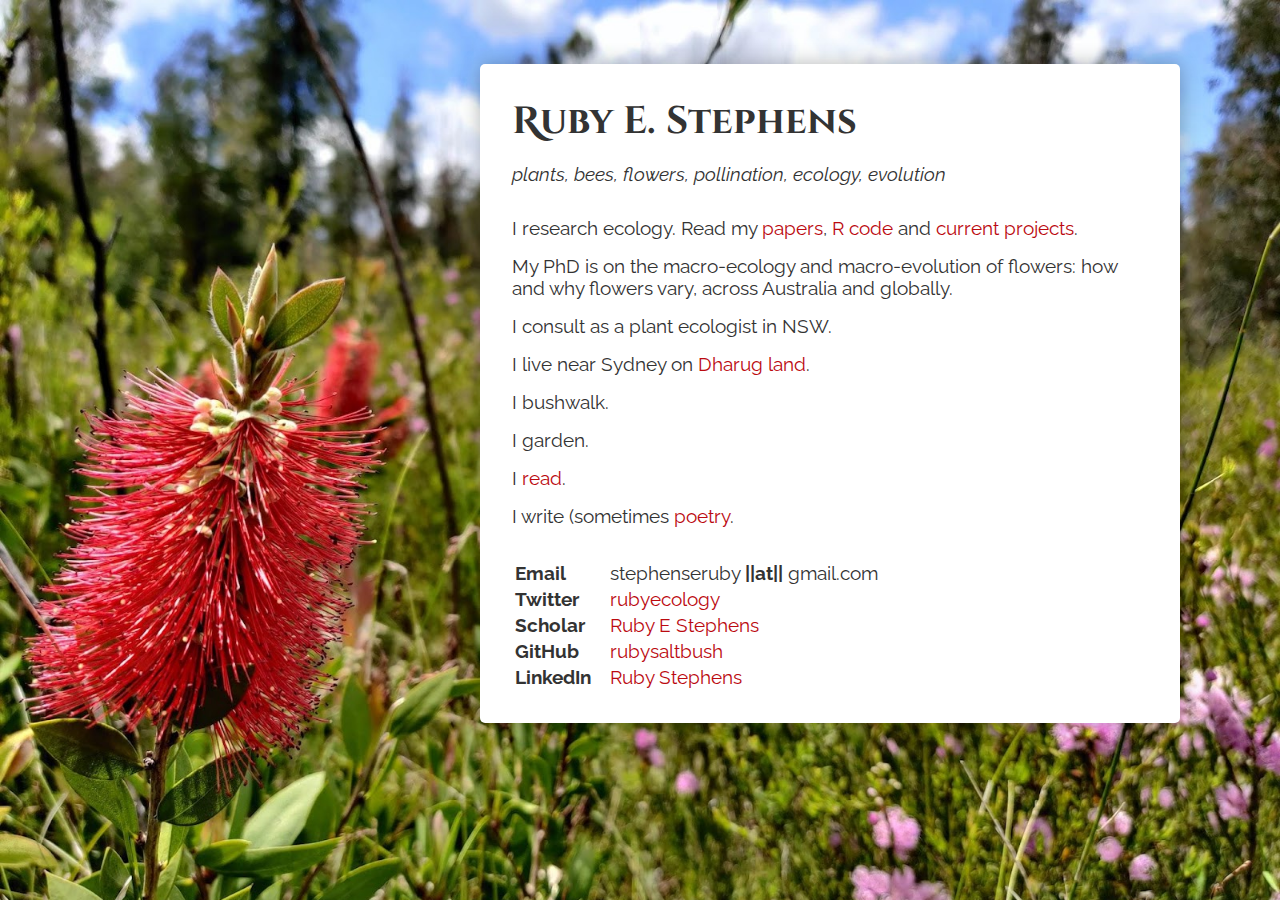
==== index.html @ e92f9c82 "adding links" ====
<!DOCTYPE html>
<html lang='en'>
  <head>
    <meta charset='utf-8'>
    <meta content='IE=edge,chrome=1' http-equiv='X-UA-Compatible'>
    <meta content='width=device-width, initial-scale=1.0' name='viewport'>
    <meta content='#ffffff' name='theme-color'>
    <link href="site.css" rel="stylesheet" />
    <title>Ruby E. Stephens</title>

    <link rel="preconnect" href="https://fonts.googleapis.com">
    <link rel="preconnect" href="https://fonts.gstatic.com" crossorigin>
    <link href="https://fonts.googleapis.com/css2?family=Cinzel&family=Cinzel+Decorative&family=Raleway&display=swap" rel="stylesheet">
    <link href="https://fonts.googleapis.com/css2?family=Cinzel+Decorative:wght@700&family=Cinzel:wght@700&family=Raleway&display=swap" rel="stylesheet"> 
    
    <link rel="apple-touch-icon" sizes="180x180" href="/apple-touch-icon.png">
    <link rel="icon" type="image/png" sizes="32x32" href="/favicon-32x32.png">
    <link rel="icon" type="image/png" sizes="16x16" href="/favicon-16x16.png">
    <link rel="manifest" href="/site.webmanifest">
    <link rel="mask-icon" href="/safari-pinned-tab.svg" color="#5bbad5">
    <meta name="msapplication-TileColor" content="#da532c">
    <meta name="theme-color" content="#ffffff">
  </head>
  <body class=main>

    <article>
      <header>
        <h1 class='page-title'>Ruby E. Stephens</h1>
        <em>plants, bees, flowers, pollination, ecology, evolution</em>
      </header>

      <section class='about-me'>

        <p>

        I research ecology. Read my <a href="https://scholar.google.com/citations?user=KfFjSzwAAAAJ&amp;hl=en">papers</a>,
        <a href="https://github.com/rubysaltbush">R code</a> and
        <a href="https://www.researchgate.net/profile/Ruby-Stephens">current projects</a>.

        <p>

        My PhD is on the macro-ecology and macro-evolution of flowers:
        how and why flowers vary, across Australia and globally.

        <p>

        I consult as a plant ecologist in NSW.

        <p>

        I live near Sydney on <a href="https://en.wikipedia.org/wiki/Darug">Dharug land</a>.

        <p>

        I bushwalk.

        <p>

        I garden.

        <p>

        I <a href="https://www.goodreads.com/user/show/58047223-ruby-stephens">read</a>.

        <p>

        I write (sometimes <a href="https://rubyestephens.com/poetry/">poetry</a>.


      </section>

      <section class='contact-details'>
        <table>
          <tbody>
            <tr>
              <th>Email</th>
              <td>
                stephenseruby <b>||at||</b> gmail.com
              </td>
            </tr>
            <tr>
              <th>Twitter</th>
              <td>
                <a href="https://twitter.com/rubyecology">rubyecology</a>
              </td>
            </tr>
            <tr>
              <th>Scholar</th>
              <td>
                <a href="https://scholar.google.com/citations?user=KfFjSzwAAAAJ&hl=en">Ruby E Stephens</a>
              </td>
            </tr>
            <tr>
              <th>GitHub</th>
              <td>
                <a href="https://github.com/rubysaltbush">rubysaltbush</a>
              </td>
            </tr>
            <tr>
              <th>LinkedIn</th>
              <td>
                <a href="https://www.linkedin.com/in/ruby-stephens-1a4484125/">Ruby Stephens</a>
              </td>
            </tr>
          </tbody>
        </table>

      </section>
    </article>

  </body>
</html>
---- site.css ----
* {
  box-sizing: border-box;
}
  
html {
  font-family: Raleway, sans-serif;
}

html, body {
  min-height: 100%;
  margin: 0;
}

body.main {
  color: #333333;
  background-color: white;
  background-image: url(img/bg.jpg);
  background-repeat: no-repeat;
  background-size: cover;
  padding-top: 4rem;
  padding-bottom: 4rem;
}

body.poetry {
  color: #333333;
  background-color: white;
  background-image: url(img/bg.jpg);
  background-repeat: no-repeat;
  background-size: cover;
  background-attachment: fixed;
  padding-top: 4rem;
  padding-bottom: 4rem;
}

p, ol, ul, dl, menu {
  margin-top: 0;
  margin-bottom: 1rem;
}

th, td {
  text-align: left;
  vertical-align: top;
}
th {
  padding-right: 1rem;
}

a {
  text-decoration: none;
  color: #bb0a10;
}
a:hover {
  text-decoration: underline;
}

h1, h2, h3, h4 {
  margin-top: 0;
  margin-bottom: 1rem;
  font-family: Cinzel;
  font-weight: 700;
}

h1::first-letter {
  font-family: 'Cinzel Decorative';
}

header {
  margin-bottom: 2rem;
}

.main article {
  padding: 2rem;
  font-size: 1.2rem;
  background-color: white;
  box-shadow: 0 0 20px #0000004a;
  max-width: 700px;
  margin-left: auto;
  margin-right: auto;
}

.poetry article {
  padding: 2rem;
  font-size: 1.2rem;
  background-color: white;
  box-shadow: 0 0 20px #0000004a;
  max-width: 700px;
  margin-left: auto;
  margin-right: auto;
}

.about-me {
  margin-bottom: 2rem;
}

.poetry section {
  margin-bottom: 12rem;
}

.text-right {
  text-align: right;
}

@media (min-width: 700px) {
  article {
    border-radius: 5px;
  }
}

@media (min-width: 1000px) {
  .main article {
    margin-right: 100px;
  }
}
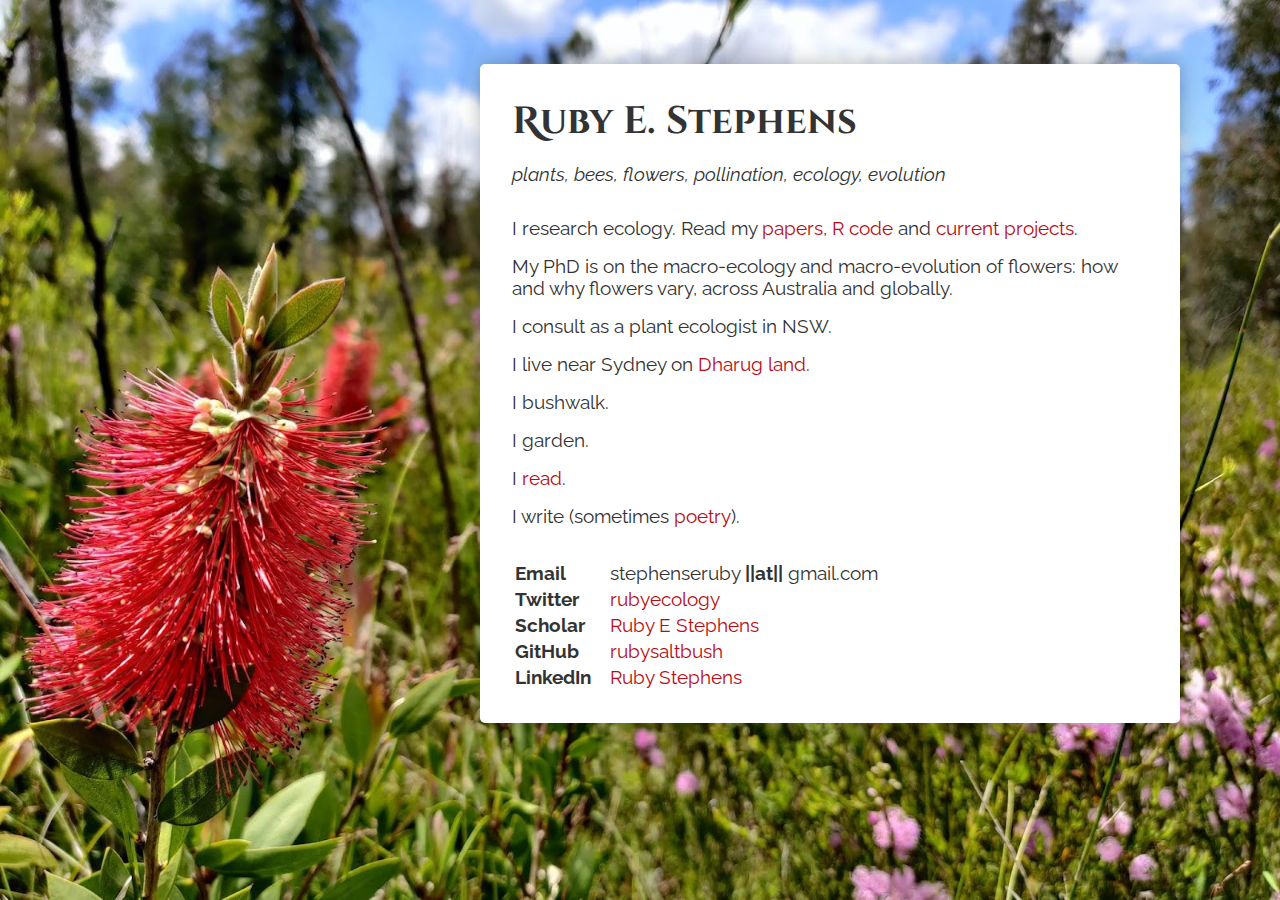
==== commit bd481a3e: "parenthesis" ====
--- a/index.html
+++ b/index.html
@@ -64,7 +64,7 @@
 
         <p>
 
-        I write (sometimes <a href="https://rubyestephens.com/poetry/">poetry</a>.
+        I write (sometimes <a href="https://rubyestephens.com/poetry/">poetry</a>).
 
 
       </section>
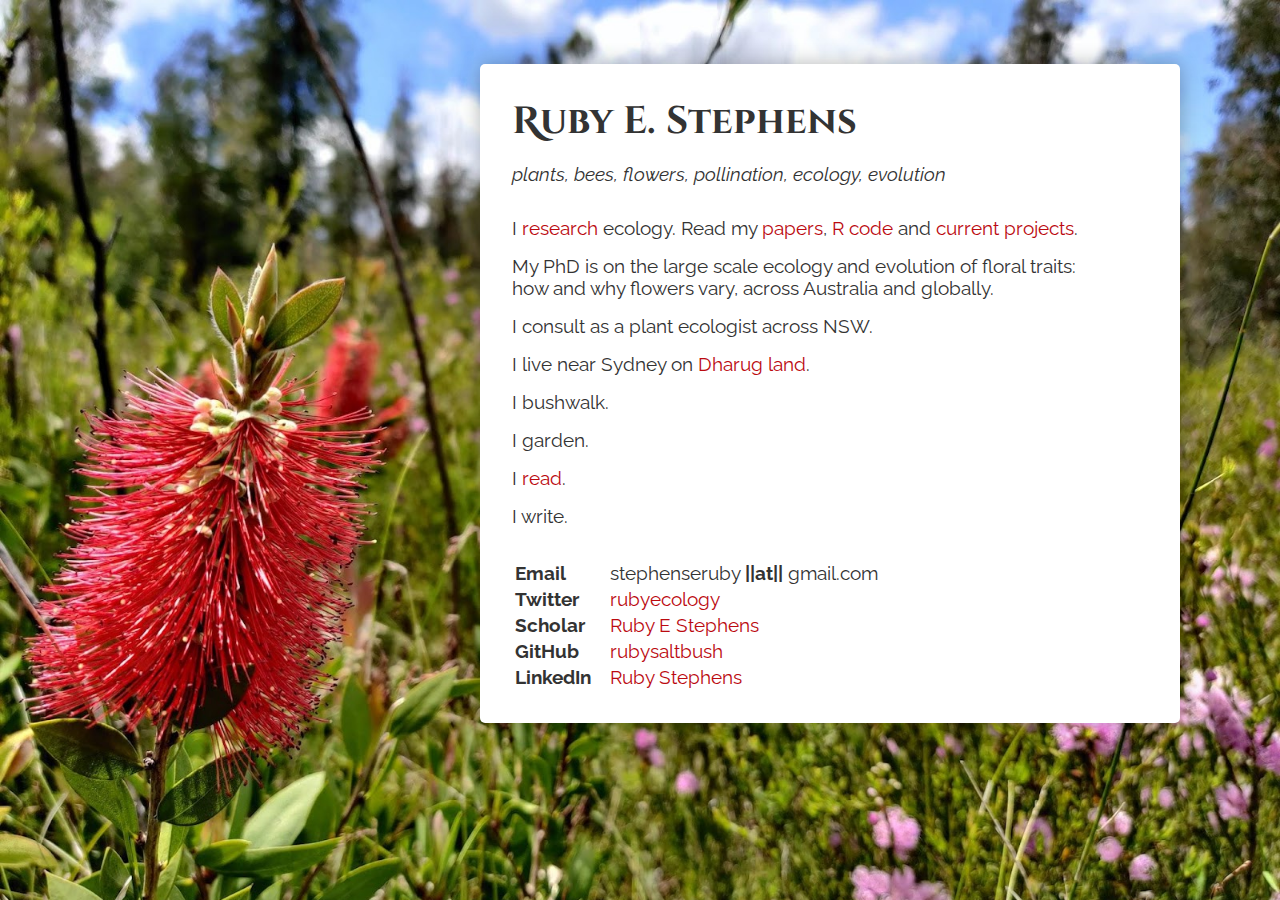
==== commit 2f7bc211: "Added and linked to research description page" ====
--- a/index.html
+++ b/index.html
@@ -33,18 +33,18 @@
 
         <p>
 
-        I research ecology. Read my <a href="https://scholar.google.com/citations?user=KfFjSzwAAAAJ&amp;hl=en">papers</a>,
+        I <a href="https://rubyestephens.com/research/">research</a> ecology. Read my <a href="https://scholar.google.com/citations?user=KfFjSzwAAAAJ&amp;hl=en">papers</a>,
         <a href="https://github.com/rubysaltbush">R code</a> and
         <a href="https://www.researchgate.net/profile/Ruby-Stephens">current projects</a>.
 
         <p>
 
-        My PhD is on the macro-ecology and macro-evolution of flowers:
+        My PhD is on the large scale ecology and evolution of floral traits:<br>
         how and why flowers vary, across Australia and globally.
 
         <p>
 
-        I consult as a plant ecologist in NSW.
+        I consult as a plant ecologist across NSW.
 
         <p>
 
@@ -64,7 +64,7 @@
 
         <p>
 
-        I write (sometimes <a href="https://rubyestephens.com/poetry/">poetry</a>).
+        I write.
 
 
       </section>
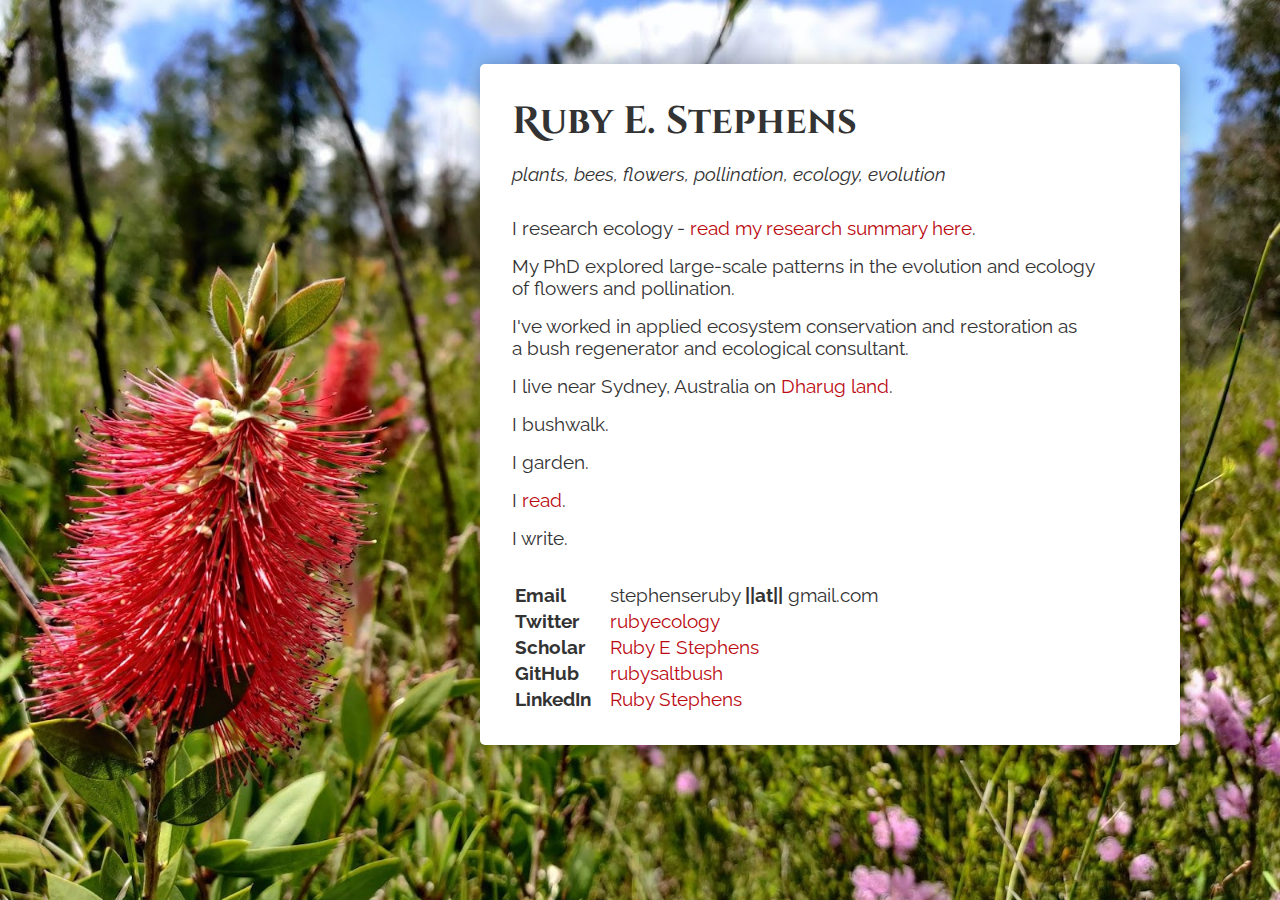
==== commit 45be4b20: "update website" ====
--- a/index.html
+++ b/index.html
@@ -33,22 +33,21 @@
 
         <p>
 
-        I <a href="https://rubyestephens.com/research/">research</a> ecology. Read my <a href="https://scholar.google.com/citations?user=KfFjSzwAAAAJ&amp;hl=en">papers</a>,
-        <a href="https://github.com/rubysaltbush">R code</a> and
-        <a href="https://www.researchgate.net/profile/Ruby-Stephens">current projects</a>.
+        I research ecology - <a href="https://rubyestephens.com/research/">read my research summary here</a>.
 
         <p>
 
-        My PhD is on the large scale ecology and evolution of floral traits:<br>
-        how and why flowers vary, across Australia and globally.
+        My PhD explored large-scale patterns in the evolution and ecology<br>
+        of flowers and pollination.
 
         <p>
 
-        I consult as a plant ecologist across NSW.
+        I've worked in applied ecosystem conservation and restoration as<br>
+        a bush regenerator and ecological consultant.
 
         <p>
 
-        I live near Sydney on <a href="https://en.wikipedia.org/wiki/Darug">Dharug land</a>.
+        I live near Sydney, Australia on <a href="https://en.wikipedia.org/wiki/Darug">Dharug land</a>.
 
         <p>
 
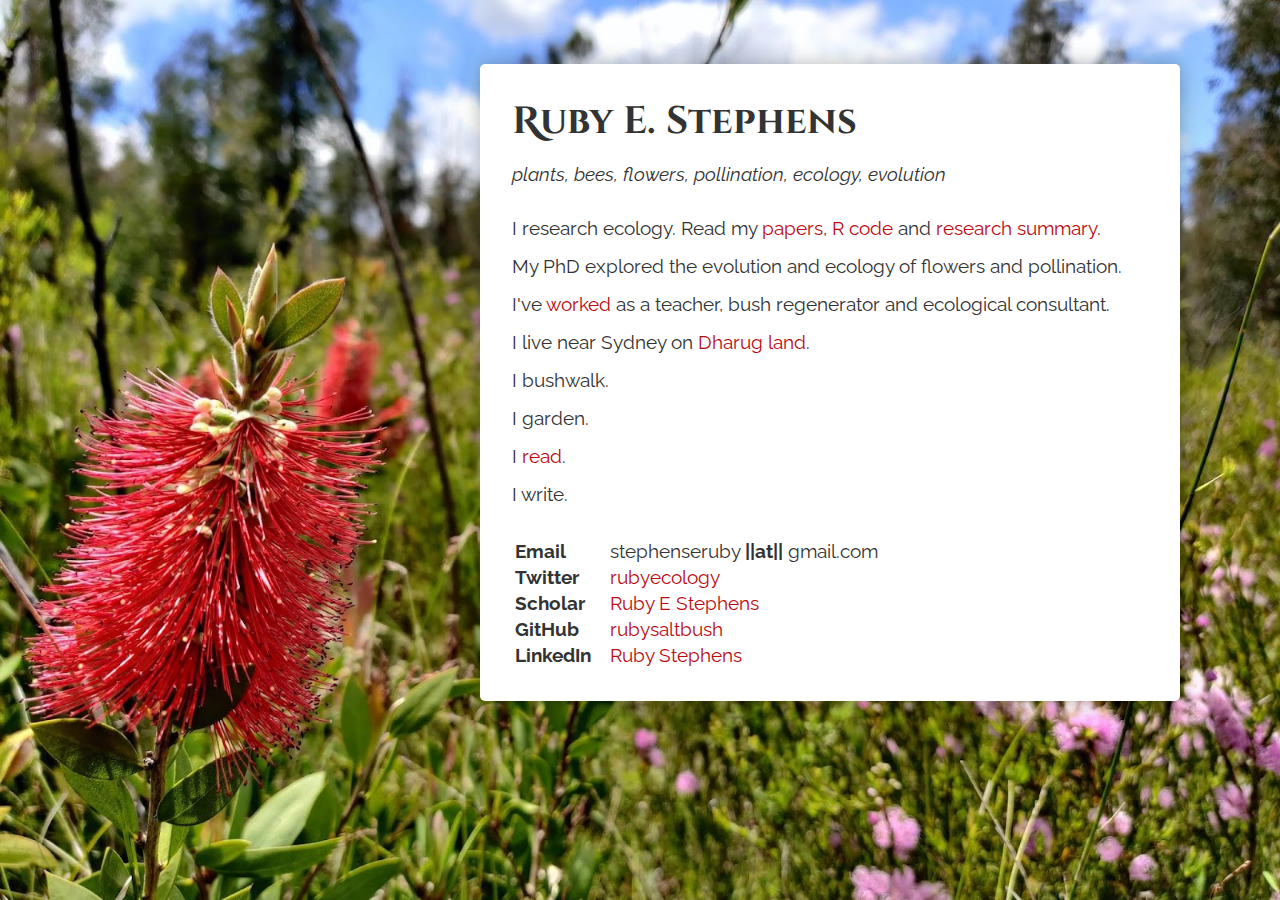
==== commit 7fe1e1da: "keeping contact section for now" ====
--- a/index.html
+++ b/index.html
@@ -33,21 +33,21 @@
 
         <p>
 
-        I research ecology - <a href="https://rubyestephens.com/research/">read my research summary here</a>.
+        I research ecology. Read my <a href="https://scholar.google.com/citations?user=KfFjSzwAAAAJ&amp;hl=en">papers</a>,
+        <a href="https://github.com/rubysaltbush">R code</a> and
+        <a href="https://rubyestephens.com/research/">research summary</a>.
+        
+        <p>
+
+        My PhD explored the evolution and ecology of flowers and pollination.
 
         <p>
 
-        My PhD explored large-scale patterns in the evolution and ecology<br>
-        of flowers and pollination.
+        I've <a href="https://www.linkedin.com/in/ruby-stephens-1a4484125/">worked</a> as a teacher, bush regenerator and ecological consultant.
 
         <p>
 
-        I've worked in applied ecosystem conservation and restoration as<br>
-        a bush regenerator and ecological consultant.
-
-        <p>
-
-        I live near Sydney, Australia on <a href="https://en.wikipedia.org/wiki/Darug">Dharug land</a>.
+        I live near Sydney on <a href="https://en.wikipedia.org/wiki/Darug">Dharug land</a>.
 
         <p>
 
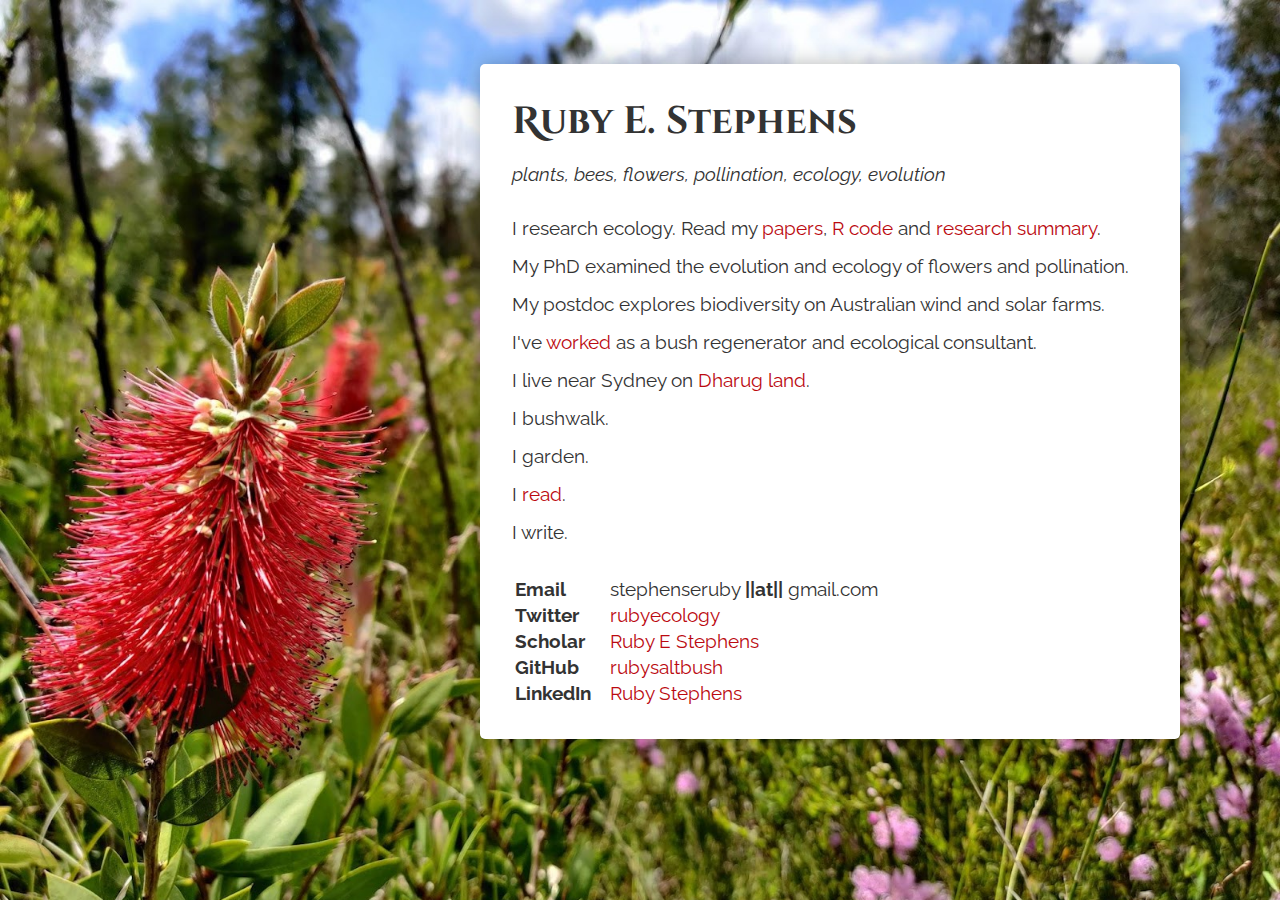
==== commit e45f2d89: "smol update" ====
--- a/index.html
+++ b/index.html
@@ -39,11 +39,15 @@
         
         <p>
 
-        My PhD explored the evolution and ecology of flowers and pollination.
+        My PhD examined the evolution and ecology of flowers and pollination.
+
+        <p>
+          
+        My postdoc explores biodiversity on Australian wind and solar farms.
 
         <p>
 
-        I've <a href="https://www.linkedin.com/in/ruby-stephens-1a4484125/">worked</a> as a teacher, bush regenerator and ecological consultant.
+        I've <a href="https://www.linkedin.com/in/ruby-stephens-1a4484125/">worked</a> as a bush regenerator and ecological consultant.
 
         <p>
 
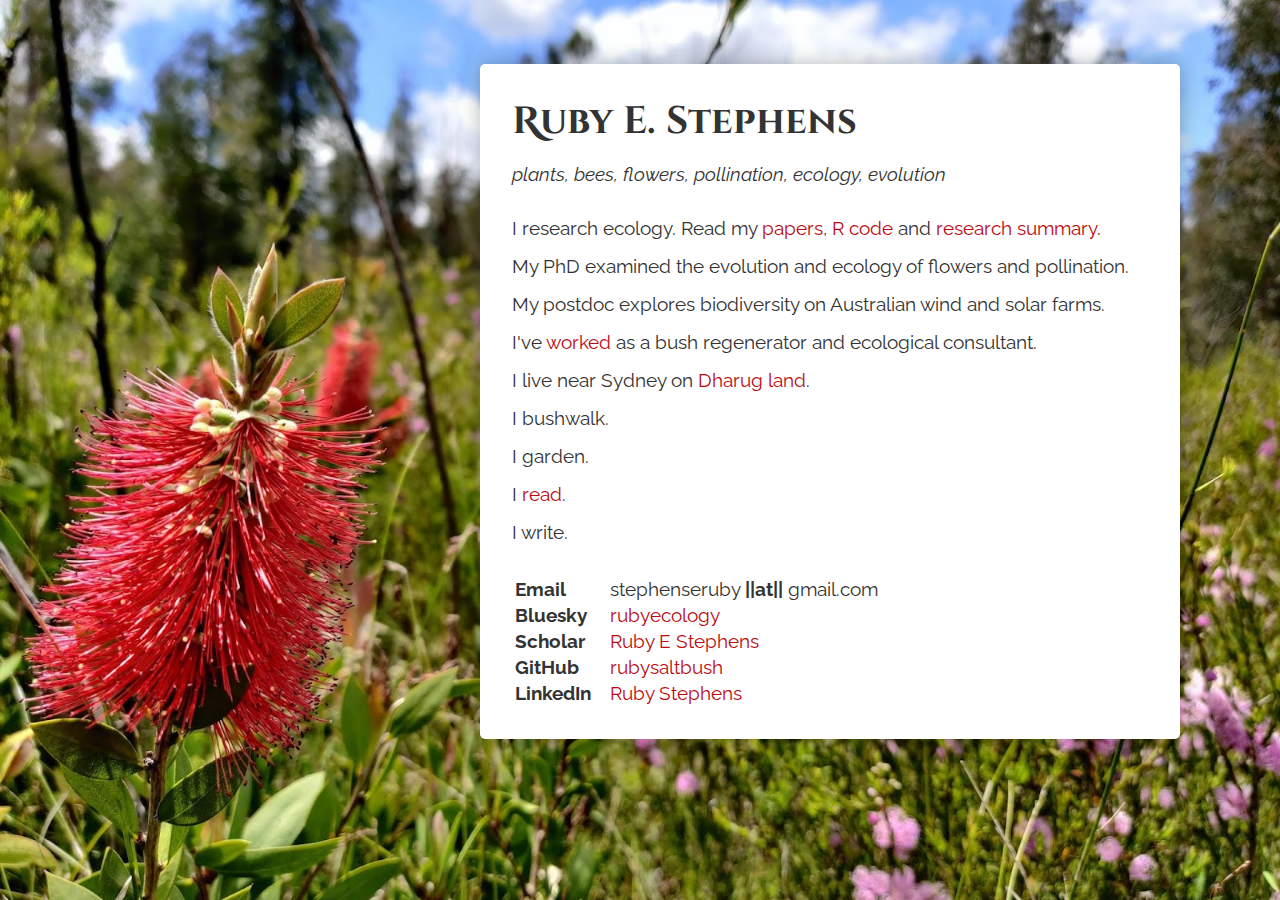
==== commit 30843593: "capitalisation" ====
--- a/index.html
+++ b/index.html
@@ -82,9 +82,9 @@
               </td>
             </tr>
             <tr>
-              <th>Twitter</th>
+              <th>Bluesky</th>
               <td>
-                <a href="https://twitter.com/rubyecology">rubyecology</a>
+                <a href="https://bsky.app/profile/rubyecology.bsky.social">rubyecology</a>
               </td>
             </tr>
             <tr>
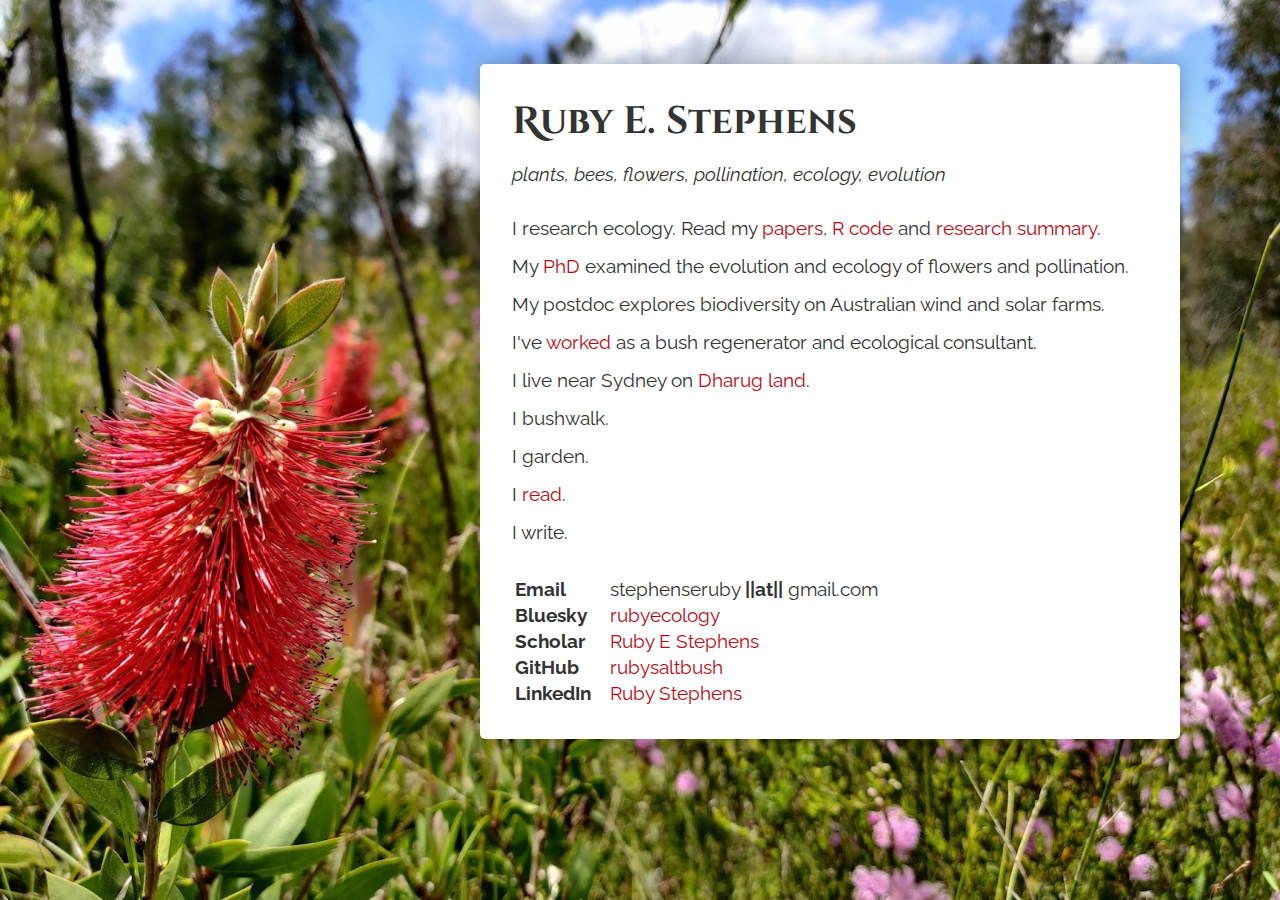
==== commit 7178821d: "add phd doi link" ====
--- a/index.html
+++ b/index.html
@@ -39,7 +39,7 @@
         
         <p>
 
-        My PhD examined the evolution and ecology of flowers and pollination.
+        My <a href="https://doi.org/10.25949/26794234.v1">PhD</a> examined the evolution and ecology of flowers and pollination.
 
         <p>
           
